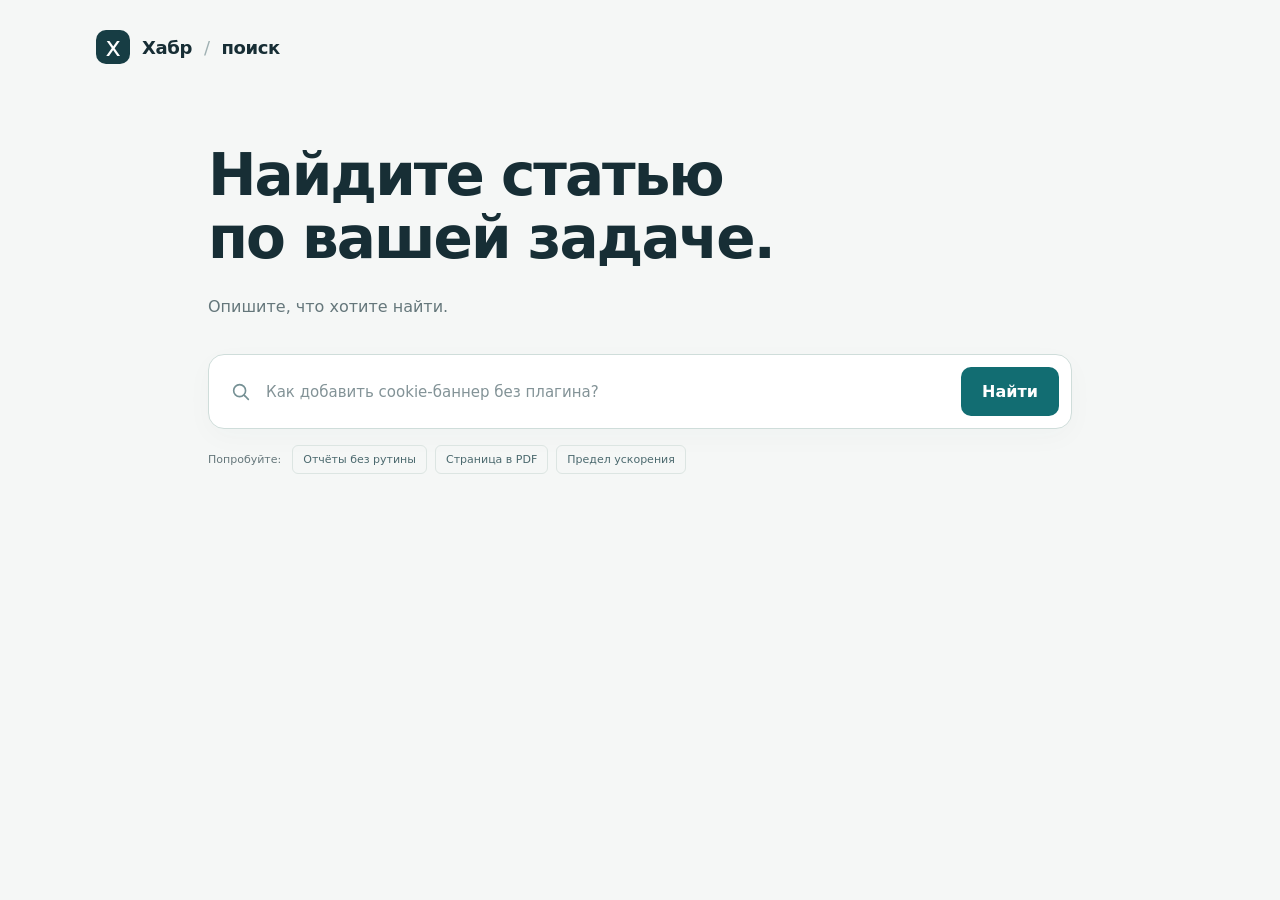
==== habr_search/web/static/index.html @ 0f67665b "refactor: код распределён по папкам и дополнен комментариями" ====
<!doctype html>
<html lang="ru">
<head>
  <meta charset="utf-8">
  <meta name="viewport" content="width=device-width, initial-scale=1">
  <meta name="color-scheme" content="light">
  <title>Поиск по Хабру</title>
  <link rel="stylesheet" href="/static/style.css">
  <script src="/static/app.js" defer></script>
</head>
<body>
  <!-- шапка и число статей, полученное из локального api -->
  <header class="header">
    <a class="brand" href="/" aria-label="поиск по Хабру — главная"><span class="brand-mark" aria-hidden="true">х</span> Хабр <span class="brand-separator">/</span> поиск</a>
    <span id="article-count" class="article-count" hidden></span>
  </header>
  <main>
    <section class="intro" aria-labelledby="page-title">
      <h1 id="page-title">Найдите статью<br>по вашей задаче.</h1>
      <p class="lead">Опишите, что хотите найти.</p>
    </section>
    <!-- форма запускает поиск только после отправки пользователем -->
    <form id="search-form" class="search-panel">
      <label class="sr-only" for="query">Что вы хотите найти?</label>
      <div class="search-row">
        <svg class="search-icon" width="22" height="22" viewBox="0 0 24 24" fill="none" aria-hidden="true"><circle cx="10.5" cy="10.5" r="6.5" stroke="currentColor" stroke-width="1.8"/><path d="m16 16 4 4" stroke="currentColor" stroke-width="1.8" stroke-linecap="round"/></svg>
        <input id="query" type="search" name="query" placeholder="Как создавать отчёты Word из Excel?" maxlength="4000" required autocomplete="off">
        <button id="search-button" class="primary" type="submit">Найти</button>
      </div>
      <div id="suggestion" class="suggestion" hidden aria-live="polite"></div>
    </form>
    <!-- примеры заполняют поле, а результаты и ошибки добавляет app.js -->
    <div class="examples" aria-label="примеры запросов"><span>Попробуйте:</span>
      <button type="button" data-query="Как автоматически создавать отчёты Word из Excel на Python?">Отчёты без рутины</button>
      <button type="button" data-query="Как сохранить страницу в PDF с текстом и ссылками?">Страница в PDF</button>
      <button type="button" data-query="Почему больше ядер не всегда ускоряют программу?">Предел ускорения</button>
    </div>
    <p id="message" class="message" role="status" aria-live="polite"></p>
    <section id="results-section" class="results-section" hidden aria-labelledby="results-title">
      <div class="results-heading"><h2 id="results-title">Результаты</h2></div>
      <p id="used-query" class="used-query" hidden></p>
      <ol id="results" class="results"></ol>
    </section>
  </main>
</body>
</html>
---- static/style.css ----
/* общие цвета, размеры и шрифт страницы */
:root{
  font-family:Inter,system-ui,-apple-system,"Segoe UI",sans-serif;
  color:#172e35;
  background:#f5f7f6;
  font-synthesis:none;
  --accent:#126d72;
  --muted:#65777b;
  --line:#dce5e2
}
*{
  box-sizing:border-box
}
body{
  margin:0
}
button,input{
  font:inherit
}
button{
  cursor:pointer
}
a{
  color:inherit
}
button:disabled{
  cursor:wait;
  opacity:.65
}
button:focus-visible,a:focus-visible,input:focus-visible{
  outline:3px solid #66b7b5;
  outline-offset:4px
}
[hidden]{
  display:none!important
}
.header{
  max-width:1160px;
  margin:auto;
  padding:30px 36px;
  display:flex;
  align-items:center;
  justify-content:space-between;
  gap:20px
}
.brand{
  text-decoration:none;
  display:flex;
  align-items:center;
  gap:12px;
  font-size:18px;
  font-weight:700;
  letter-spacing:-.4px
}
.brand-mark{
  display:grid;
  place-items:center;
  width:34px;
  height:34px;
  background:#173d44;
  color:white;
  border-radius:10px;
  font-size:26px;
  font-weight:500;
  line-height:1
}
.brand-separator{
  color:#a0b1b3;
  font-weight:400
}
.article-count{
  font-size:12px;
  color:var(--muted);
  border:1px solid var(--line);
  border-radius:20px;
  padding:8px 13px;
  background:#fff
}
main{
  max-width:920px;
  padding:50px 28px 60px;
  margin:auto
}
h1{
  font-size:clamp(38px,5.4vw,58px);
  line-height:1.08;
  letter-spacing:-2px;
  font-weight:650;
  margin:0 0 24px
}
.lead{
  max-width:580px;
  color:var(--muted);
  font-size:16px;
  line-height:1.7;
  margin:0 0 34px
}
/* форма остаётся доступной с клавиатуры и на узком экране */
.search-panel{
  background:#fff;
  border:1px solid #cfddda;
  box-shadow:0 8px 28px #24433c07;
  border-radius:16px;
  overflow:hidden
}
.search-row{
  display:flex;
  align-items:center;
  gap:14px;
  padding:12px
}
.search-icon{
  color:#759094;
  flex-shrink:0;
  margin-left:9px
}
input[type=search]{
  min-width:0;
  flex:1;
  width:100%;
  border:0;
  padding:12px 0;
  background:transparent;
  color:#172e35;
  font-size:15px
}
input::placeholder{
  color:#839397
}
.primary{
  display:flex;
  align-items:center;
  justify-content:center;
  gap:22px;
  border:0;
  border-radius:10px;
  background:var(--accent);
  color:#fff;
  padding:15px 21px;
  font-weight:600;
  transition:background .15s
}
.primary:hover{
  background:#0d585d
}
.text-button{
  border:0;
  background:none;
  padding:0;
  color:var(--accent)
}
.text-button:hover{
  text-decoration:underline
}
.suggestion{
  padding:14px 22px;
  border-top:1px solid #edf1ef;
  color:#385f63;
  font-size:13px;
  line-height:1.6;
  background:#f0f8f5
}
.examples{
  display:flex;
  gap:8px;
  align-items:center;
  flex-wrap:wrap;
  margin-top:16px;
  font-size:11px;
  color:var(--muted)
}
.examples>span{
  margin-right:3px
}
.examples button{
  border:1px solid var(--line);
  background:transparent;
  color:#4b696e;
  border-radius:6px;
  padding:7px 10px;
  font-size:11px
}
.examples button:hover{
  background:#e9f1ed
}
.message{
  font-size:14px;
  line-height:1.6;
  margin:24px 0;
  color:#49686d;
  min-height:0
}
.message:empty{
  display:none
}
.message.error{
  color:#a14233
}
.message.loading::before{
  content:"";
  display:inline-block;
  width:12px;
  height:12px;
  border:2px solid #c3d9d2;
  border-top-color:var(--accent);
  border-radius:50%;
  margin-right:10px;
  animation:spin 1s linear infinite
}
/* карточки отображают только текст и проверенную ссылку на статью */
.results-section{
  margin-top:38px
}
.results-heading{
  margin-bottom:16px;
  display:flex;
  align-items:center;
  justify-content:space-between;
  gap:12px
}
.results-heading h2{
  font-size:18px;
  letter-spacing:-.4px;
  margin:0
}
.used-query{
  font-size:13px;
  color:var(--muted);
  line-height:1.6;
  margin:10px 0 20px
}
.results{
  list-style:none;
  padding:0;
  margin:0;
  display:grid;
  gap:12px
}
.result{
  background:white;
  border:1px solid var(--line);
  border-radius:12px;
  padding:22px 24px
}
.result h3{
  font-size:19px;
  line-height:1.4;
  letter-spacing:-.3px;
  font-weight:650;
  margin:0 0 10px
}
.result h3 a{
  text-decoration:none
}
.result h3 a:hover{
  color:var(--accent);
  text-decoration:underline;
  text-underline-offset:3px
}
.result p{
  font-size:14px;
  line-height:1.75;
  color:#65777b;
  margin:0
}
.sr-only{
  position:absolute;
  width:1px;
  height:1px;
  padding:0;
  margin:-1px;
  overflow:hidden;
  clip:rect(0,0,0,0);
  white-space:nowrap;
  border:0
}
@keyframes spin{
  to{
    transform:rotate(360deg)
  }
}
@media(max-width:600px){
  .header{
    padding:22px 18px;
    gap:10px
  }
  .brand{
    font-size:15px;
    gap:8px
  }
  .article-count{
    font-size:10px;
    padding:7px 9px
  }
  main{
    padding:36px 18px 35px
  }
  h1{
    letter-spacing:-1.4px
  }
  .lead{
    font-size:14px
  }
  .search-row{
    gap:8px;
    padding:9px
  }
  .search-icon{
    width:18px;
    margin-left:4px
  }
  .primary{
    padding:13px;
    gap:8px;
    font-size:13px
  }
  input[type=search]{
    font-size:13px
  }
  .result{
    padding:18px
  }
  .result h3{
    font-size:17px
  }
  .result p{
    font-size:13px
  }
  .examples{
    gap:6px
  }
}
@media(prefers-reduced-motion:reduce){
  *{
    animation:none!important;
    transition:none!important
  }
}
/* ссылка позволяет отменить исправление для одного запроса */
.original-query {
  margin-left: 6px;
  text-decoration: underline;
  text-underline-offset: 3px;
}
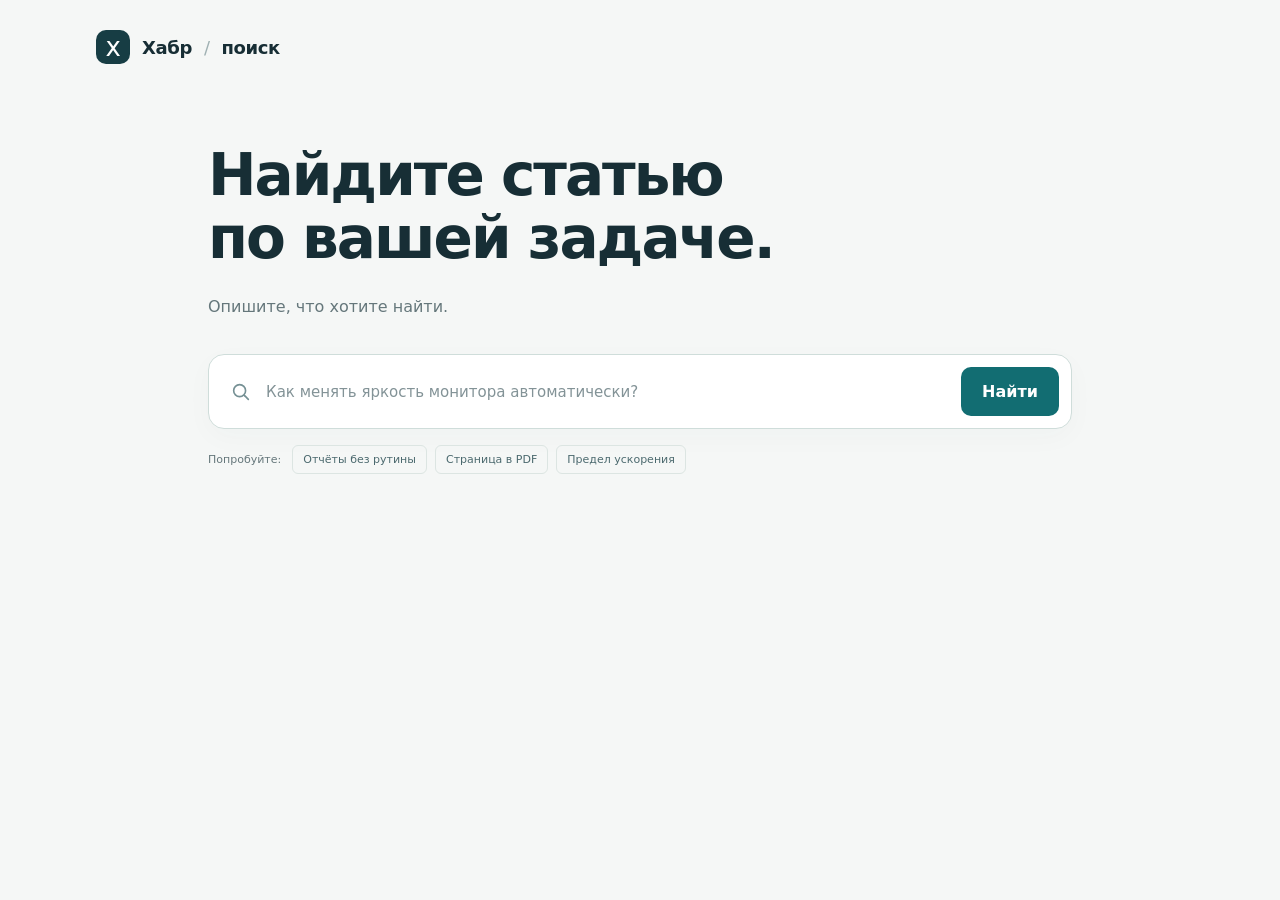
==== commit ae43fd1c: "fix: автоматические исправления заменены поисковыми подсказками" ====
--- a/habr_search/web/static/index.html
+++ b/habr_search/web/static/index.html
@@ -38,7 +38,6 @@
     <p id="message" class="message" role="status" aria-live="polite"></p>
     <section id="results-section" class="results-section" hidden aria-labelledby="results-title">
       <div class="results-heading"><h2 id="results-title">Результаты</h2></div>
-      <p id="used-query" class="used-query" hidden></p>
       <ol id="results" class="results"></ol>
     </section>
   </main>
